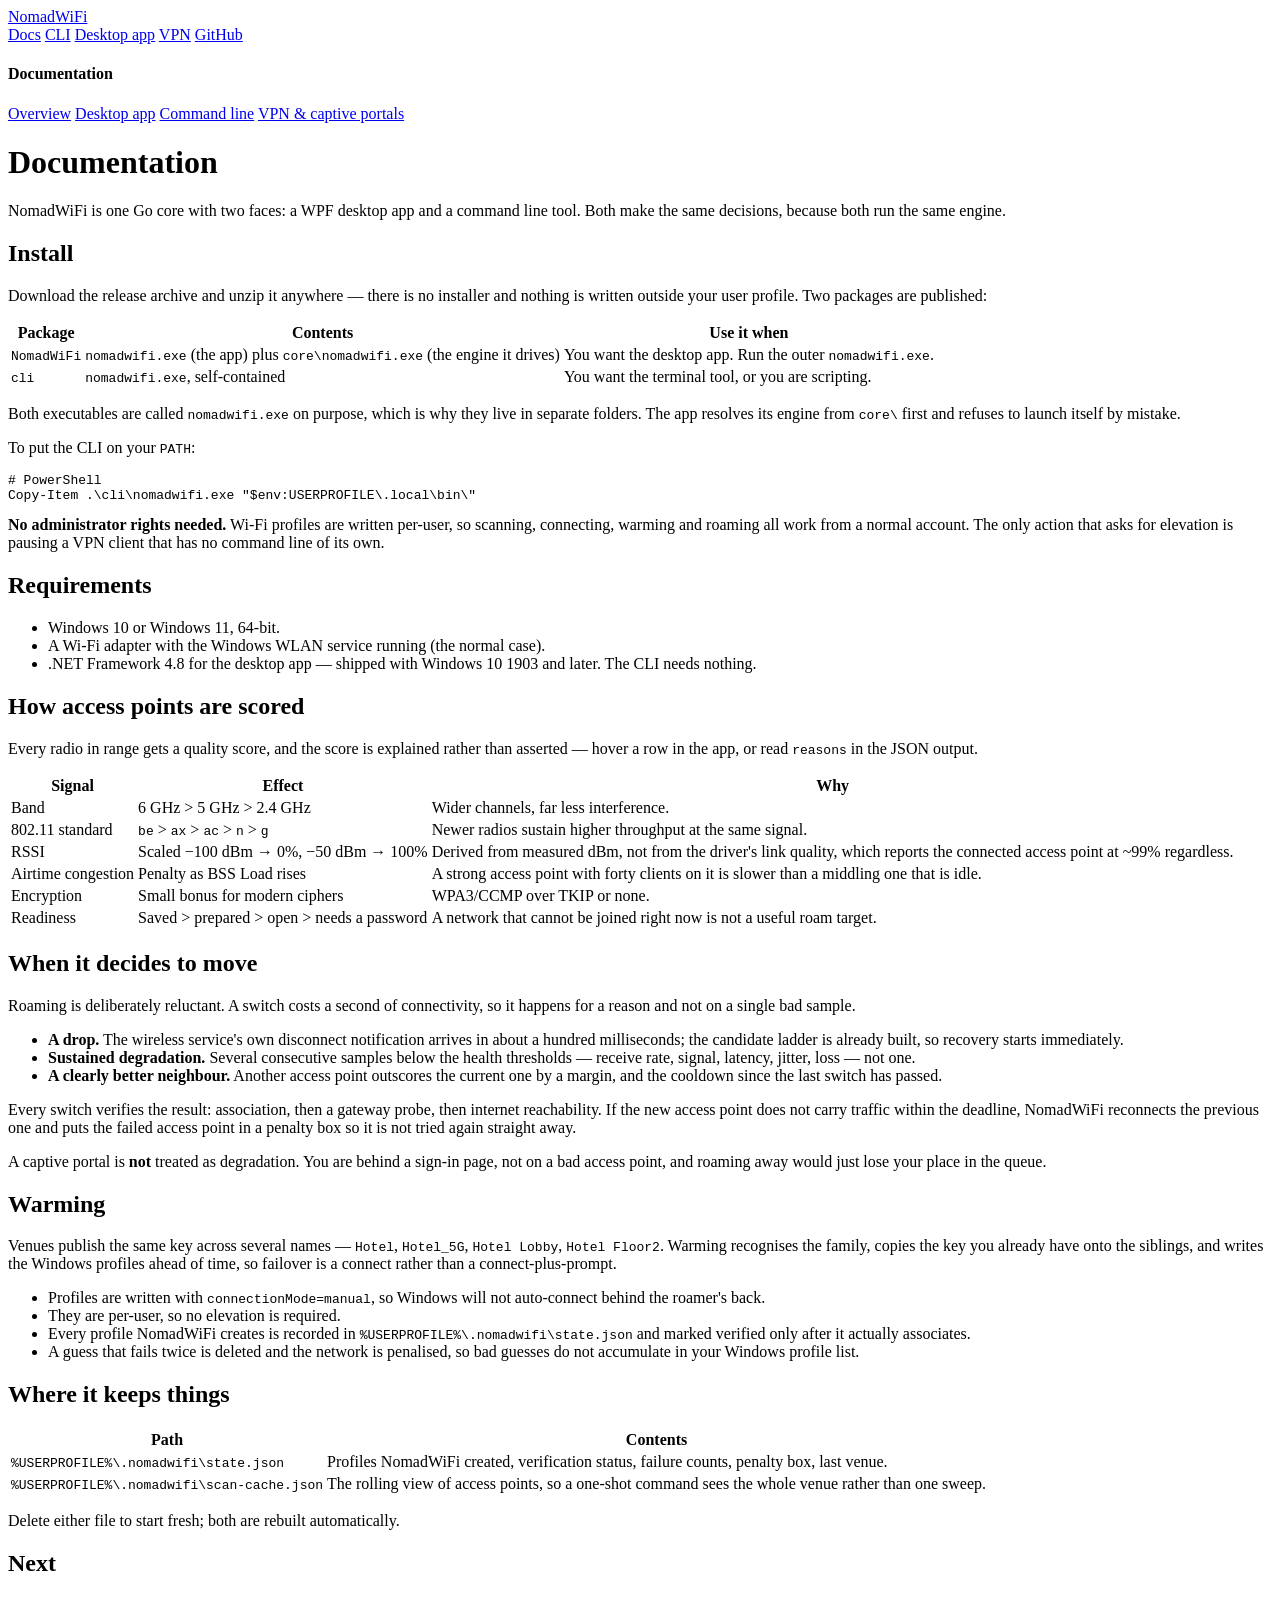
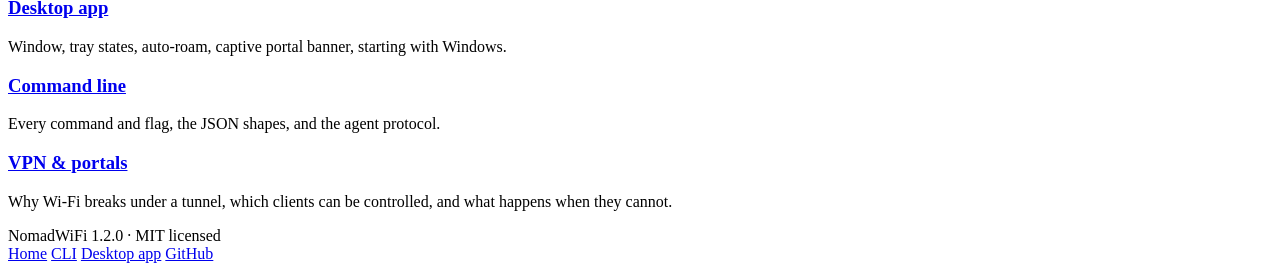
==== site/docs/index.html @ 8f8413da "feat(site): landing page and documentation for nomadwifi.mory.dev" ====
<!doctype html>
<html lang="en">
<head>
<meta charset="utf-8">
<meta name="viewport" content="width=device-width, initial-scale=1">
<title>NomadWiFi documentation — install, roaming, VPN and CLI</title>
<meta name="description" content="Documentation for NomadWiFi: install the Windows desktop app or CLI, understand how access points are scored and roamed, prepare venue profiles, and coordinate a VPN tunnel around a Wi-Fi switch.">
<link rel="canonical" href="https://nomadwifi.mory.dev/docs">
<meta name="robots" content="index, follow, max-image-preview:large">
<meta property="og:type" content="article">
<meta property="og:site_name" content="NomadWiFi">
<meta property="og:url" content="https://nomadwifi.mory.dev/docs">
<meta property="og:title" content="NomadWiFi documentation">
<meta property="og:description" content="Install, roaming behaviour, warming, VPN orchestration and the full command reference.">
<meta property="og:image" content="https://nomadwifi.mory.dev/assets/og.png">
<meta name="twitter:card" content="summary_large_image">
<link rel="icon" href="/assets/favicon.ico" sizes="any">
<link rel="stylesheet" href="/assets/styles.css">
</head>
<body>

<header class="site">
  <div class="wrap">
    <a class="brand" href="/"><img src="/assets/logo-512.png" alt=""><span class="wordmark">Nomad<span>WiFi</span></span></a>
    <nav>
      <a href="/docs" aria-current="page">Docs</a>
      <a href="/docs/cli">CLI</a>
      <a href="/docs/gui">Desktop app</a>
      <a href="/docs/vpn">VPN</a>
      <a href="https://github.com/dariomory/nomadwifi">GitHub</a>
    </nav>
  </div>
</header>

<div class="wrap docs">
  <aside>
    <h4>Documentation</h4>
    <a href="/docs" aria-current="page">Overview</a>
    <a href="/docs/gui">Desktop app</a>
    <a href="/docs/cli">Command line</a>
    <a href="/docs/vpn">VPN &amp; captive portals</a>
  </aside>

  <div>
    <h1>Documentation</h1>
    <p class="lede">
      NomadWiFi is one Go core with two faces: a WPF desktop app and a command line tool. Both make
      the same decisions, because both run the same engine.
    </p>

    <h2 id="install">Install</h2>
    <p>
      Download the release archive and unzip it anywhere &mdash; there is no installer and nothing is
      written outside your user profile. Two packages are published:
    </p>

    <div class="table-scroll">
      <table>
        <thead><tr><th>Package</th><th>Contents</th><th>Use it when</th></tr></thead>
        <tbody>
          <tr>
            <td><code>NomadWiFi</code></td>
            <td><code>nomadwifi.exe</code> (the app) plus <code>core\nomadwifi.exe</code> (the engine it drives)</td>
            <td>You want the desktop app. Run the outer <code>nomadwifi.exe</code>.</td>
          </tr>
          <tr>
            <td><code>cli</code></td>
            <td><code>nomadwifi.exe</code>, self-contained</td>
            <td>You want the terminal tool, or you are scripting.</td>
          </tr>
        </tbody>
      </table>
    </div>

    <p>
      Both executables are called <code>nomadwifi.exe</code> on purpose, which is why they live in
      separate folders. The app resolves its engine from <code>core\</code> first and refuses to
      launch itself by mistake.
    </p>

    <p>To put the CLI on your <code>PATH</code>:</p>
<pre><code><span class="tok-c"># PowerShell</span>
<span class="tok-k">Copy-Item</span> .\cli\nomadwifi.exe <span class="tok-f">"$env:USERPROFILE\.local\bin\"</span>
</code></pre>

    <div class="note">
      <strong>No administrator rights needed.</strong> Wi-Fi profiles are written per-user, so
      scanning, connecting, warming and roaming all work from a normal account. The only action that
      asks for elevation is pausing a VPN client that has no command line of its own.
    </div>

    <h2 id="requirements">Requirements</h2>
    <ul class="checks">
      <li>Windows 10 or Windows 11, 64-bit.</li>
      <li>A Wi-Fi adapter with the Windows WLAN service running (the normal case).</li>
      <li>.NET Framework 4.8 for the desktop app &mdash; shipped with Windows 10 1903 and later. The CLI needs nothing.</li>
    </ul>

    <h2 id="scoring">How access points are scored</h2>
    <p>
      Every radio in range gets a quality score, and the score is explained rather than asserted
      &mdash; hover a row in the app, or read <code>reasons</code> in the JSON output.
    </p>

    <div class="table-scroll">
      <table>
        <thead><tr><th>Signal</th><th>Effect</th><th>Why</th></tr></thead>
        <tbody>
          <tr><td>Band</td><td>6 GHz &gt; 5 GHz &gt; 2.4 GHz</td><td>Wider channels, far less interference.</td></tr>
          <tr><td>802.11 standard</td><td><code>be</code> &gt; <code>ax</code> &gt; <code>ac</code> &gt; <code>n</code> &gt; <code>g</code></td><td>Newer radios sustain higher throughput at the same signal.</td></tr>
          <tr><td>RSSI</td><td>Scaled &minus;100 dBm &rarr; 0%, &minus;50 dBm &rarr; 100%</td><td>Derived from measured dBm, not from the driver's link quality, which reports the connected access point at ~99% regardless.</td></tr>
          <tr><td>Airtime congestion</td><td>Penalty as BSS Load rises</td><td>A strong access point with forty clients on it is slower than a middling one that is idle.</td></tr>
          <tr><td>Encryption</td><td>Small bonus for modern ciphers</td><td>WPA3/CCMP over TKIP or none.</td></tr>
          <tr><td>Readiness</td><td>Saved &gt; prepared &gt; open &gt; needs a password</td><td>A network that cannot be joined right now is not a useful roam target.</td></tr>
        </tbody>
      </table>
    </div>

    <h2 id="roaming">When it decides to move</h2>
    <p>
      Roaming is deliberately reluctant. A switch costs a second of connectivity, so it happens for a
      reason and not on a single bad sample.
    </p>
    <ul class="checks">
      <li><strong>A drop.</strong> The wireless service's own disconnect notification arrives in about
          a hundred milliseconds; the candidate ladder is already built, so recovery starts immediately.</li>
      <li><strong>Sustained degradation.</strong> Several consecutive samples below the health
          thresholds &mdash; receive rate, signal, latency, jitter, loss &mdash; not one.</li>
      <li><strong>A clearly better neighbour.</strong> Another access point outscores the current one
          by a margin, and the cooldown since the last switch has passed.</li>
    </ul>
    <p>
      Every switch verifies the result: association, then a gateway probe, then internet reachability.
      If the new access point does not carry traffic within the deadline, NomadWiFi reconnects the
      previous one and puts the failed access point in a penalty box so it is not tried again straight away.
    </p>

    <div class="note">
      A captive portal is <strong>not</strong> treated as degradation. You are behind a sign-in page,
      not on a bad access point, and roaming away would just lose your place in the queue.
    </div>

    <h2 id="warming">Warming</h2>
    <p>
      Venues publish the same key across several names &mdash; <code>Hotel</code>,
      <code>Hotel_5G</code>, <code>Hotel Lobby</code>, <code>Hotel Floor2</code>. Warming recognises
      the family, copies the key you already have onto the siblings, and writes the Windows profiles
      ahead of time, so failover is a connect rather than a connect-plus-prompt.
    </p>
    <ul class="checks">
      <li>Profiles are written with <code>connectionMode=manual</code>, so Windows will not
          auto-connect behind the roamer's back.</li>
      <li>They are per-user, so no elevation is required.</li>
      <li>Every profile NomadWiFi creates is recorded in <code>%USERPROFILE%\.nomadwifi\state.json</code>
          and marked verified only after it actually associates.</li>
      <li>A guess that fails twice is deleted and the network is penalised, so bad guesses do not
          accumulate in your Windows profile list.</li>
    </ul>

    <h2 id="state">Where it keeps things</h2>
    <div class="table-scroll">
      <table>
        <thead><tr><th>Path</th><th>Contents</th></tr></thead>
        <tbody>
          <tr><td><code>%USERPROFILE%\.nomadwifi\state.json</code></td><td>Profiles NomadWiFi created, verification status, failure counts, penalty box, last venue.</td></tr>
          <tr><td><code>%USERPROFILE%\.nomadwifi\scan-cache.json</code></td><td>The rolling view of access points, so a one-shot command sees the whole venue rather than one sweep.</td></tr>
        </tbody>
      </table>
    </div>
    <p>Delete either file to start fresh; both are rebuilt automatically.</p>

    <h2 id="next">Next</h2>
    <div class="grid grid-3" style="margin-top:18px">
      <div class="card"><h3><a href="/docs/gui">Desktop app</a></h3><p>Window, tray states, auto-roam, captive portal banner, starting with Windows.</p></div>
      <div class="card"><h3><a href="/docs/cli">Command line</a></h3><p>Every command and flag, the JSON shapes, and the agent protocol.</p></div>
      <div class="card"><h3><a href="/docs/vpn">VPN &amp; portals</a></h3><p>Why Wi-Fi breaks under a tunnel, which clients can be controlled, and what happens when they cannot.</p></div>
    </div>
  </div>
</div>

<footer class="site">
  <div class="wrap">
    <span>NomadWiFi 1.2.0 &middot; MIT licensed</span>
    <nav>
      <a href="/">Home</a>
      <a href="/docs/cli">CLI</a>
      <a href="/docs/gui">Desktop app</a>
      <a href="https://github.com/dariomory/nomadwifi">GitHub</a>
    </nav>
  </div>
</footer>

</body>
</html>
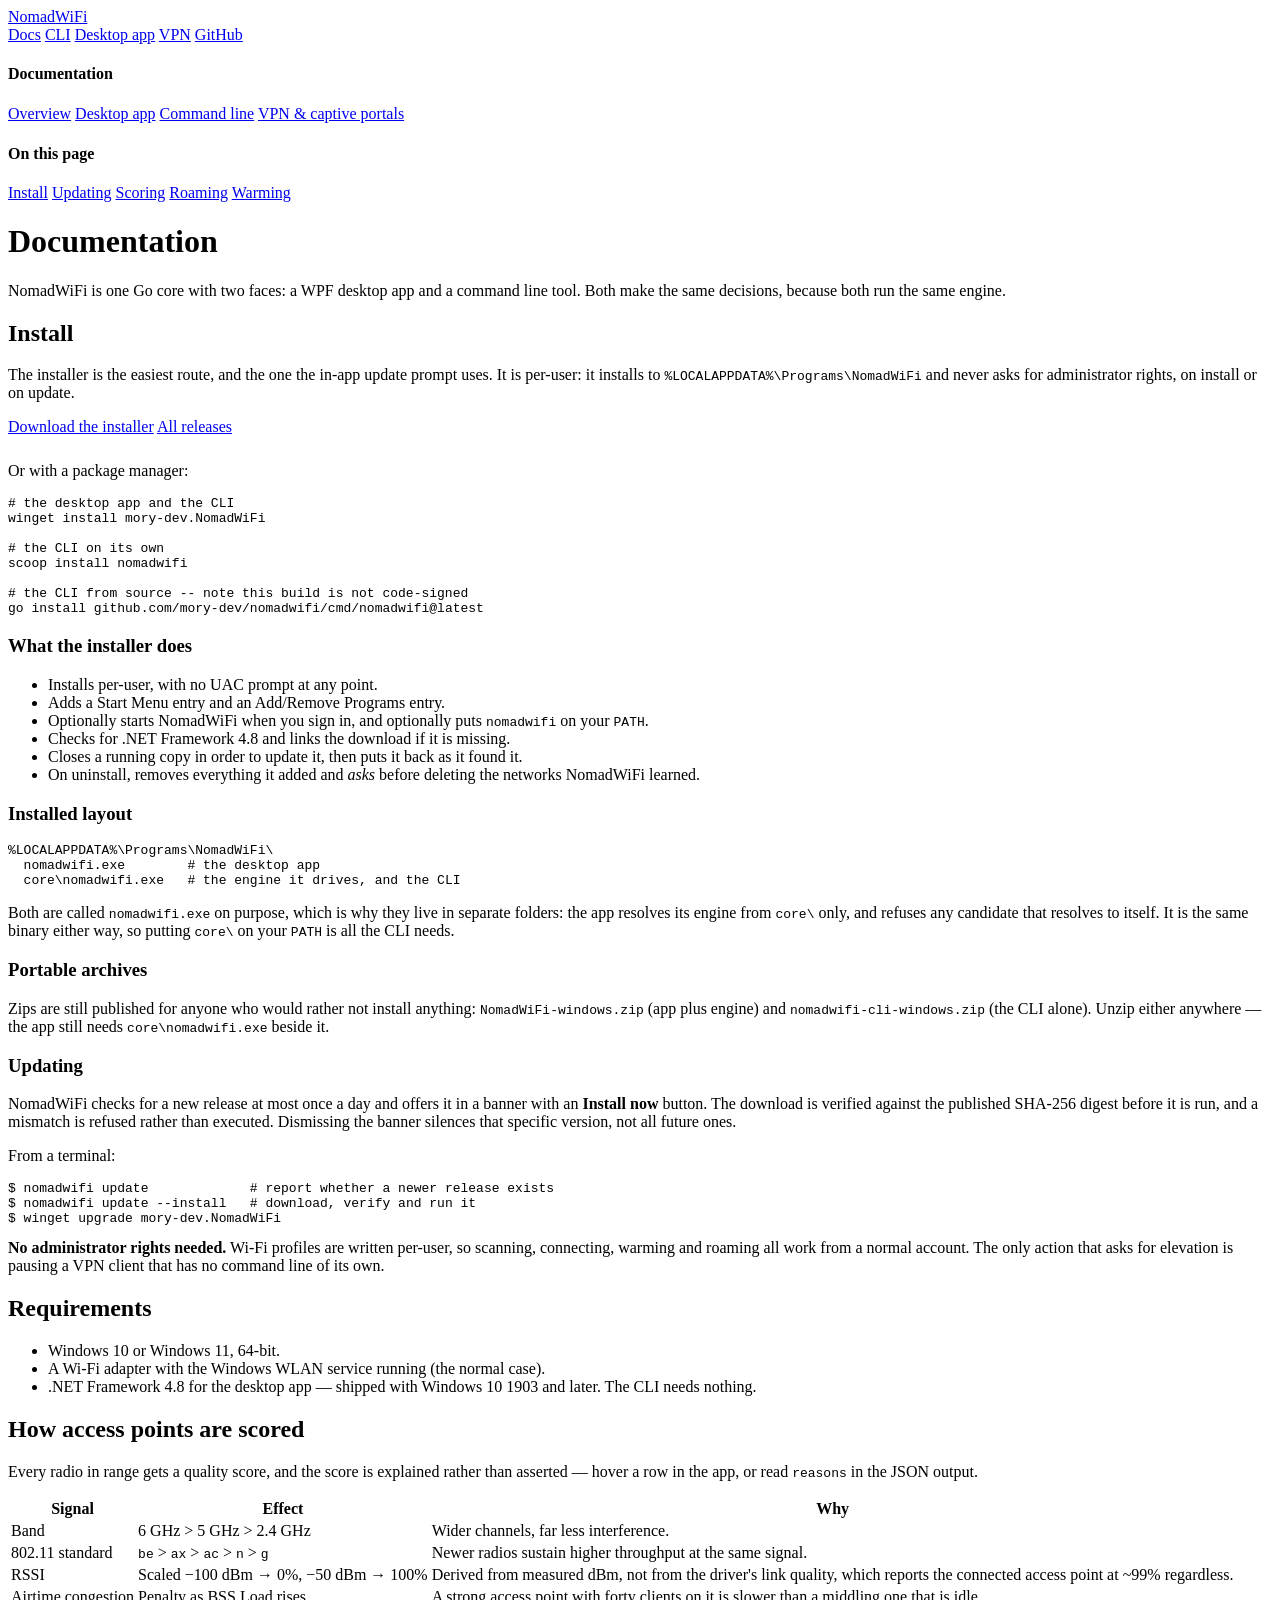
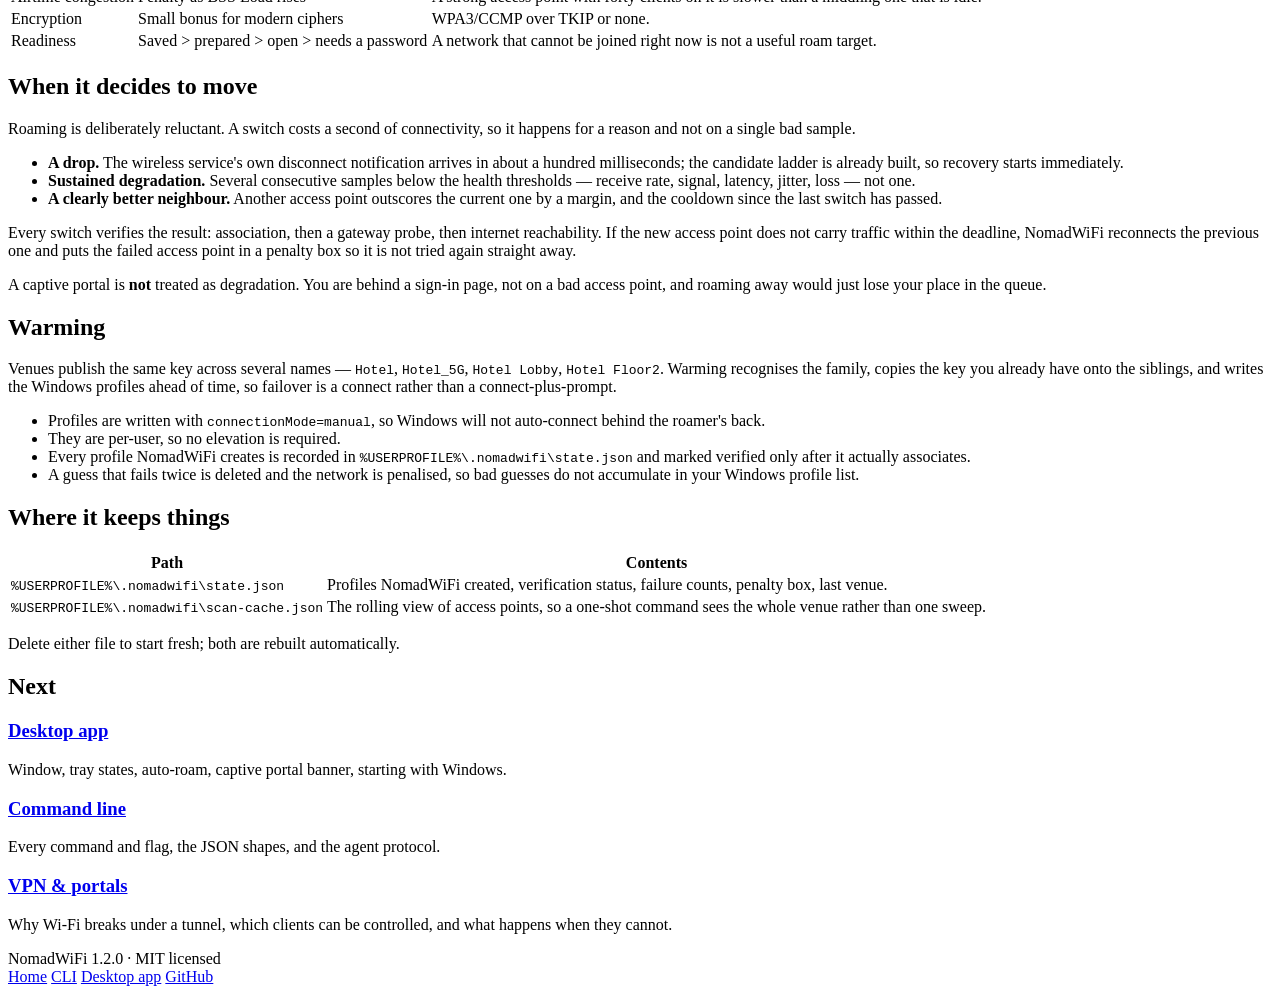
==== commit db47456a: "docs: installer, package managers and updating across the readme and site" ====
--- a/site/docs/index.html
+++ b/site/docs/index.html
@@ -27,7 +27,7 @@
       <a href="/docs/cli">CLI</a>
       <a href="/docs/gui">Desktop app</a>
       <a href="/docs/vpn">VPN</a>
-      <a href="https://github.com/dariomory/nomadwifi">GitHub</a>
+      <a href="https://github.com/mory-dev/nomadwifi">GitHub</a>
     </nav>
   </div>
 </header>
@@ -39,6 +39,12 @@
     <a href="/docs/gui">Desktop app</a>
     <a href="/docs/cli">Command line</a>
     <a href="/docs/vpn">VPN &amp; captive portals</a>
+    <h4 style="margin-top:22px">On this page</h4>
+    <a href="#install">Install</a>
+    <a href="#updating">Updating</a>
+    <a href="#scoring">Scoring</a>
+    <a href="#roaming">Roaming</a>
+    <a href="#warming">Warming</a>
   </aside>
 
   <div>
@@ -50,38 +56,69 @@
 
     <h2 id="install">Install</h2>
     <p>
-      Download the release archive and unzip it anywhere &mdash; there is no installer and nothing is
-      written outside your user profile. Two packages are published:
-    </p>
-
-    <div class="table-scroll">
-      <table>
-        <thead><tr><th>Package</th><th>Contents</th><th>Use it when</th></tr></thead>
-        <tbody>
-          <tr>
-            <td><code>NomadWiFi</code></td>
-            <td><code>nomadwifi.exe</code> (the app) plus <code>core\nomadwifi.exe</code> (the engine it drives)</td>
-            <td>You want the desktop app. Run the outer <code>nomadwifi.exe</code>.</td>
-          </tr>
-          <tr>
-            <td><code>cli</code></td>
-            <td><code>nomadwifi.exe</code>, self-contained</td>
-            <td>You want the terminal tool, or you are scripting.</td>
-          </tr>
-        </tbody>
-      </table>
-    </div>
-
-    <p>
-      Both executables are called <code>nomadwifi.exe</code> on purpose, which is why they live in
-      separate folders. The app resolves its engine from <code>core\</code> first and refuses to
-      launch itself by mistake.
-    </p>
-
-    <p>To put the CLI on your <code>PATH</code>:</p>
-<pre><code><span class="tok-c"># PowerShell</span>
-<span class="tok-k">Copy-Item</span> .\cli\nomadwifi.exe <span class="tok-f">"$env:USERPROFILE\.local\bin\"</span>
-</code></pre>
+      The installer is the easiest route, and the one the in-app update prompt uses. It is
+      per-user: it installs to <code>%LOCALAPPDATA%\Programs\NomadWiFi</code> and never asks for
+      administrator rights, on install or on update.
+    </p>
+
+    <div class="cta-row" style="margin:8px 0 26px">
+      <a class="btn btn-primary" href="https://github.com/mory-dev/nomadwifi/releases/latest/download/NomadWiFi-Setup.exe">Download the installer</a>
+      <a class="btn btn-ghost" href="https://github.com/mory-dev/nomadwifi/releases">All releases</a>
+    </div>
+
+    <p>Or with a package manager:</p>
+<pre><code><span class="tok-c"># the desktop app and the CLI</span>
+winget install <span class="tok-f">mory-dev.NomadWiFi</span>
+
+<span class="tok-c"># the CLI on its own</span>
+scoop install <span class="tok-f">nomadwifi</span>
+
+<span class="tok-c"># the CLI from source -- note this build is not code-signed</span>
+go install <span class="tok-f">github.com/mory-dev/nomadwifi/cmd/nomadwifi@latest</span></code></pre>
+
+    <h3>What the installer does</h3>
+    <ul class="checks">
+      <li>Installs per-user, with no UAC prompt at any point.</li>
+      <li>Adds a Start Menu entry and an Add/Remove Programs entry.</li>
+      <li>Optionally starts NomadWiFi when you sign in, and optionally puts
+          <code>nomadwifi</code> on your <code>PATH</code>.</li>
+      <li>Checks for .NET Framework 4.8 and links the download if it is missing.</li>
+      <li>Closes a running copy in order to update it, then puts it back as it found it.</li>
+      <li>On uninstall, removes everything it added and <em>asks</em> before deleting the networks
+          NomadWiFi learned.</li>
+    </ul>
+
+    <h3>Installed layout</h3>
+<pre><code>%LOCALAPPDATA%\Programs\NomadWiFi\
+  nomadwifi.exe        <span class="tok-c"># the desktop app</span>
+  core\nomadwifi.exe   <span class="tok-c"># the engine it drives, and the CLI</span></code></pre>
+
+    <p>
+      Both are called <code>nomadwifi.exe</code> on purpose, which is why they live in separate
+      folders: the app resolves its engine from <code>core\</code> only, and refuses any candidate
+      that resolves to itself. It is the same binary either way, so putting <code>core\</code> on
+      your <code>PATH</code> is all the CLI needs.
+    </p>
+
+    <h3>Portable archives</h3>
+    <p>
+      Zips are still published for anyone who would rather not install anything:
+      <code>NomadWiFi-windows.zip</code> (app plus engine) and
+      <code>nomadwifi-cli-windows.zip</code> (the CLI alone). Unzip either anywhere &mdash; the app
+      still needs <code>core\nomadwifi.exe</code> beside it.
+    </p>
+
+    <h3 id="updating">Updating</h3>
+    <p>
+      NomadWiFi checks for a new release at most once a day and offers it in a banner with an
+      <strong>Install now</strong> button. The download is verified against the published SHA-256
+      digest before it is run, and a mismatch is refused rather than executed. Dismissing the
+      banner silences that specific version, not all future ones.
+    </p>
+    <p>From a terminal:</p>
+<pre><code><span class="tok-c">$</span> nomadwifi update             <span class="tok-c"># report whether a newer release exists</span>
+<span class="tok-c">$</span> nomadwifi update --install   <span class="tok-c"># download, verify and run it</span>
+<span class="tok-c">$</span> winget upgrade mory-dev.NomadWiFi</code></pre>
 
     <div class="note">
       <strong>No administrator rights needed.</strong> Wi-Fi profiles are written per-user, so
@@ -185,7 +222,7 @@
       <a href="/">Home</a>
       <a href="/docs/cli">CLI</a>
       <a href="/docs/gui">Desktop app</a>
-      <a href="https://github.com/dariomory/nomadwifi">GitHub</a>
+      <a href="https://github.com/mory-dev/nomadwifi">GitHub</a>
     </nav>
   </div>
 </footer>
